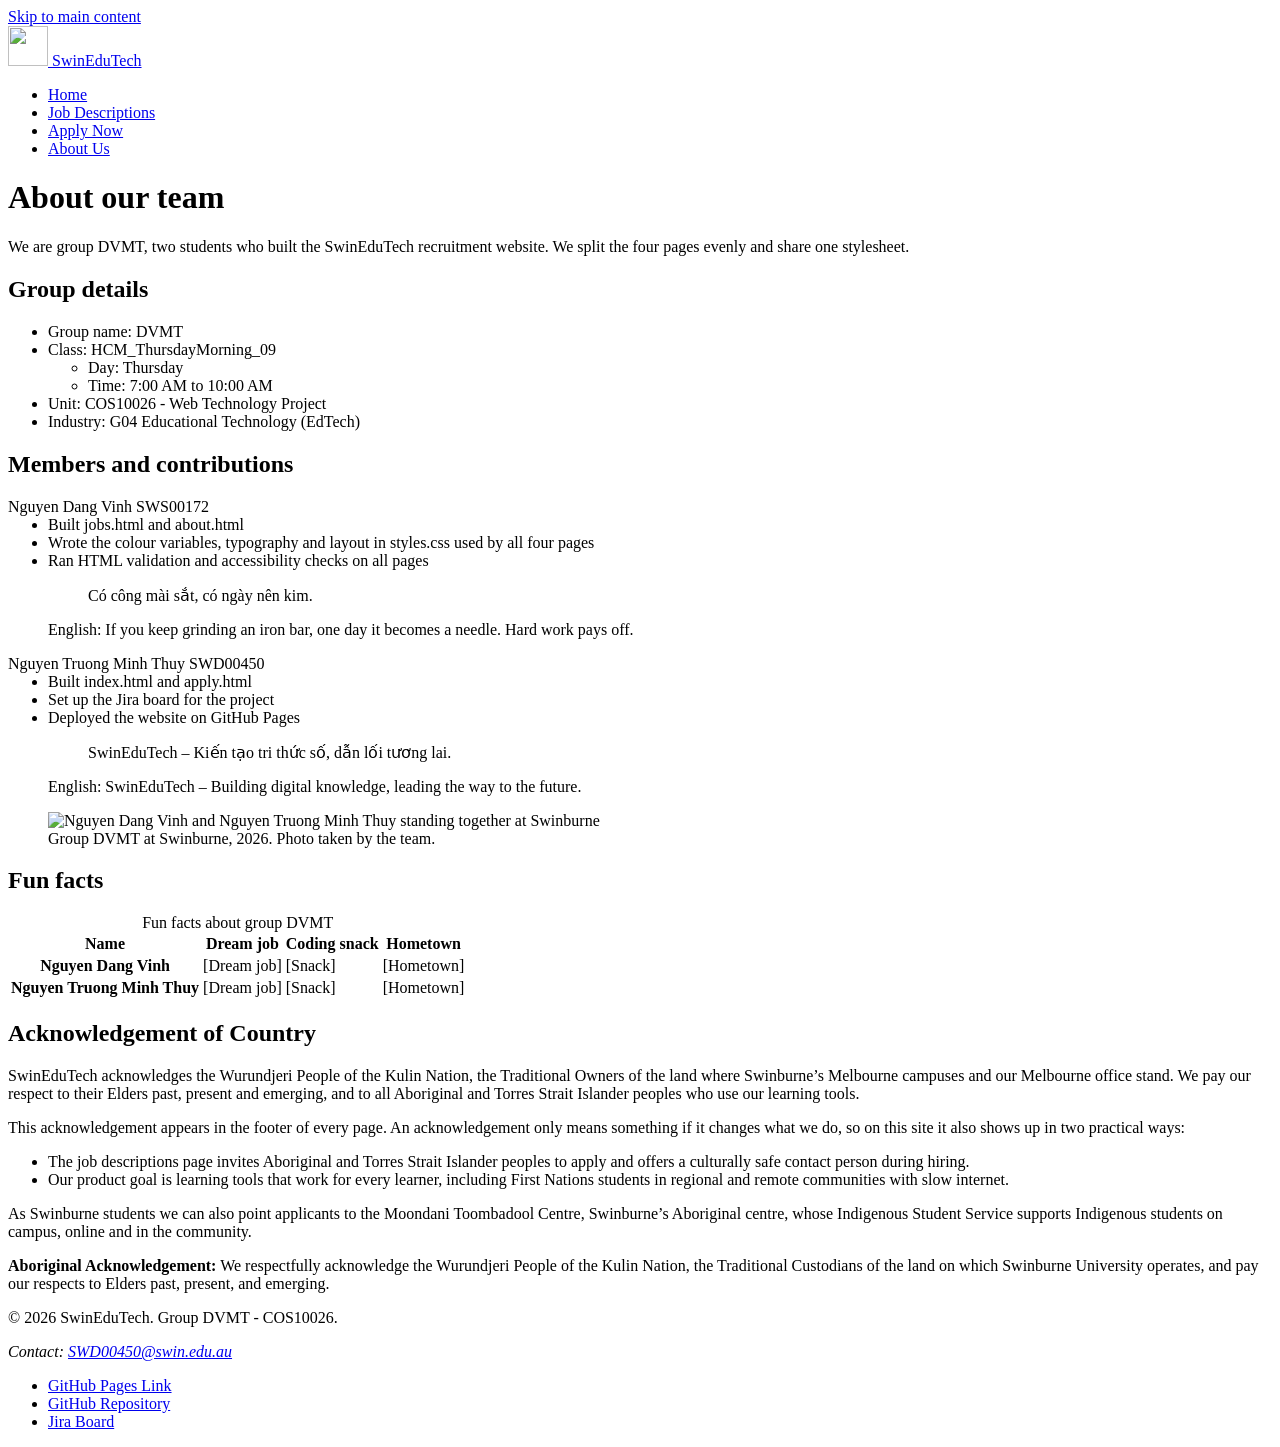
==== about.html @ f7b5841b "Add files via upload" ====
<!DOCTYPE html>
<html lang="en">
<head>
  <!-- about.html: team page -->
  <meta charset="UTF-8">
  <meta name="viewport" content="width=device-width, initial-scale=1">
  <meta name="description" content="Meet group DVMT, the two Swinburne students who built the SwinEduTech recruitment website for COS10026 Web Technology Project.">
  <meta name="keywords" content="SwinEduTech, DVMT, about, team, COS10026, Swinburne">
  <meta name="author" content="Nguyen Dang Vinh">
  <meta name="theme-color" content="#1f4d3a">
  <title>SwinEduTech - About Us</title>

  <link rel="preconnect" href="https://fonts.googleapis.com">
  <link rel="preconnect" href="https://fonts.gstatic.com" crossorigin>
  <link href="https://fonts.googleapis.com/css2?family=Atkinson+Hyperlegible+Mono:wght@500&amp;family=Atkinson+Hyperlegible+Next:wght@400;600;700;800&amp;display=swap" rel="stylesheet">
  <link rel="stylesheet" href="styles/styles.css">

  <!-- Embedded CSS used only on this page -->
  <style>
    .members dd ul {
      padding-left: var(--space-md);
      margin: var(--space-sm) 0 0;
    }
  </style>
</head>

<body id="about-page">
  <a class="skip-link" href="#main-content">Skip to main content</a>

  <!-- Header section -->
  <header class="site-header">
    <div class="header-inner">
      <a href="index.html" class="brand">
        <img src="images/logo.png" alt="" width="40" height="40">
        <span translate="no">SwinEduTech</span>
      </a>
      <nav class="main-nav" aria-label="Main">
        <ul>
          <li><a href="index.html">Home</a></li>
          <li><a href="jobs.html">Job Descriptions</a></li>
          <li><a href="apply.html">Apply Now</a></li>
          <li><a href="about.html" aria-current="page">About Us</a></li>
        </ul>
      </nav>
    </div>
  </header>

  <main id="main-content">
    <h1>About our team</h1>
    <p class="lead">We are group DVMT, two students who built the SwinEduTech recruitment website. We split the four pages evenly and share one stylesheet.</p>

    <!-- Nested list: group name, class day and time -->
    <section class="group-info" aria-labelledby="group-heading">
      <h2 id="group-heading">Group details</h2>
      <ul>
        <li>Group name: DVMT</li>
        <li>Class: HCM_ThursdayMorning_09
          <ul>
            <li>Day: Thursday</li>
            <li>Time: 7:00 AM to 10:00 AM</li>
          </ul>
        </li>
        <li>Unit: COS10026 - Web Technology Project</li>
        <li>Industry: G04 Educational Technology (EdTech)</li>
      </ul>
    </section>

    <section aria-labelledby="members-heading">
      <h2 id="members-heading">Members and contributions</h2>
      <!-- Definition list: member contributions and quotes -->
      <dl class="members">
        <!-- Member 1 -->
        <div class="member">
          <dt>Nguyen Dang Vinh <span class="student-id">SWS00172</span></dt>
          <dd>
            <ul>
              <li>Built jobs.html and about.html</li>
              <li>Wrote the colour variables, typography and layout in styles.css used by all four pages</li>
              <li>Ran HTML validation and accessibility checks on all pages</li>
            </ul>
          </dd>
          <dd>
            <!-- lang="vi" tells screen readers the quote is in Vietnamese -->
            <blockquote lang="vi">
              <p>Có công mài sắt, có ngày nên kim.</p>
            </blockquote>
            <p class="translation">English: If you keep grinding an iron bar, one day it becomes a needle. Hard work pays off.</p>
          </dd>
        </div>

        <!-- Member 2 -->
        <div class="member">
          <dt>Nguyen Truong Minh Thuy <span class="student-id">SWD00450</span></dt>
          <dd>
            <ul>
              <li>Built index.html and apply.html</li>
              <li>Set up the Jira board for the project</li>
              <li>Deployed the website on GitHub Pages</li>
            </ul>
          </dd>
          <dd>
            <blockquote lang="vi">
              <p>SwinEduTech – Kiến tạo tri thức số, dẫn lối tương lai.</p>
            </blockquote>
            <p class="translation">English: SwinEduTech – Building digital knowledge, leading the way to the future.</p>
          </dd>
        </div>
      </dl>
    </section>

    <!-- Group photo, file size under 300KB -->
    <figure class="group-photo">
      <img src="images/group-photo.jpg" alt="Nguyen Dang Vinh and Nguyen Truong Minh Thuy standing together at Swinburne" width="640" height="427" loading="lazy">
      <figcaption>Group DVMT at Swinburne, 2026. Photo taken by the team.</figcaption>
    </figure>

    <!-- Fun facts table -->
    <section aria-labelledby="facts-heading">
      <h2 id="facts-heading">Fun facts</h2>
      <div class="table-wrap">
        <table class="fun-facts">
          <caption>Fun facts about group DVMT</caption>
          <thead>
            <tr>
              <th scope="col">Name</th>
              <th scope="col">Dream job</th>
              <th scope="col">Coding snack</th>
              <th scope="col">Hometown</th>
            </tr>
          </thead>
          <tbody>
            <tr>
              <th scope="row">Nguyen Dang Vinh</th>
              <td>[Dream job]</td>
              <td>[Snack]</td>
              <td>[Hometown]</td>
            </tr>
            <tr>
              <th scope="row">Nguyen Truong Minh Thuy</th>
              <td>[Dream job]</td>
              <td>[Snack]</td>
              <td>[Hometown]</td>
            </tr>
          </tbody>
        </table>
      </div>
    </section>

    <!-- Why the site acknowledges Country -->
    <section class="country" aria-labelledby="country-heading">
      <h2 id="country-heading">Acknowledgement of Country</h2>
      <p>SwinEduTech acknowledges the Wurundjeri People of the Kulin Nation, the Traditional Owners of the land where Swinburne’s Melbourne campuses and our Melbourne office stand. We pay our respect to their Elders past, present and emerging, and to all Aboriginal and Torres Strait Islander peoples who use our learning tools.</p>
      <p>This acknowledgement appears in the footer of every page. An acknowledgement only means something if it changes what we do, so on this site it also shows up in two practical ways:</p>
      <ul>
        <li>The job descriptions page invites Aboriginal and Torres Strait Islander peoples to apply and offers a culturally safe contact person during hiring.</li>
        <li>Our product goal is learning tools that work for every learner, including First Nations students in regional and remote communities with slow internet.</li>
      </ul>
      <p>As Swinburne students we can also point applicants to the Moondani Toombadool Centre, Swinburne’s Aboriginal centre, whose Indigenous Student Service supports Indigenous students on campus, online and in the community.</p>
    </section>
  </main>

  <!-- Footer section -->
  <footer class="site-footer">
    <div class="acknowledgement">
      <p><strong>Aboriginal Acknowledgement:</strong> We respectfully acknowledge the Wurundjeri People of the Kulin Nation, the Traditional Custodians of the land on which Swinburne University operates, and pay our respects to Elders past, present, and emerging.</p>
    </div>
    <p>&copy; 2026 SwinEduTech. Group DVMT - COS10026.</p>
    <!-- Inline CSS example -->
    <p style="font-style: italic;">
      Contact: <a href="mailto:SWD00450@swin.edu.au">SWD00450@swin.edu.au</a>
    </p>
    <ul>
      <li><a href="https://nguyentruongminhthuy.github.io/web_cos10026/">GitHub Pages Link</a></li>
      <li><a href="https://github.com/nguyentruongminhthuy/web_cos10026">GitHub Repository</a></li>
      <li><a href="https://student-team-dvj5yzgb.atlassian.net/jira/software/projects/KAN/boards/2">Jira Board</a></li>
    </ul>
  </footer>
</body>
</html>
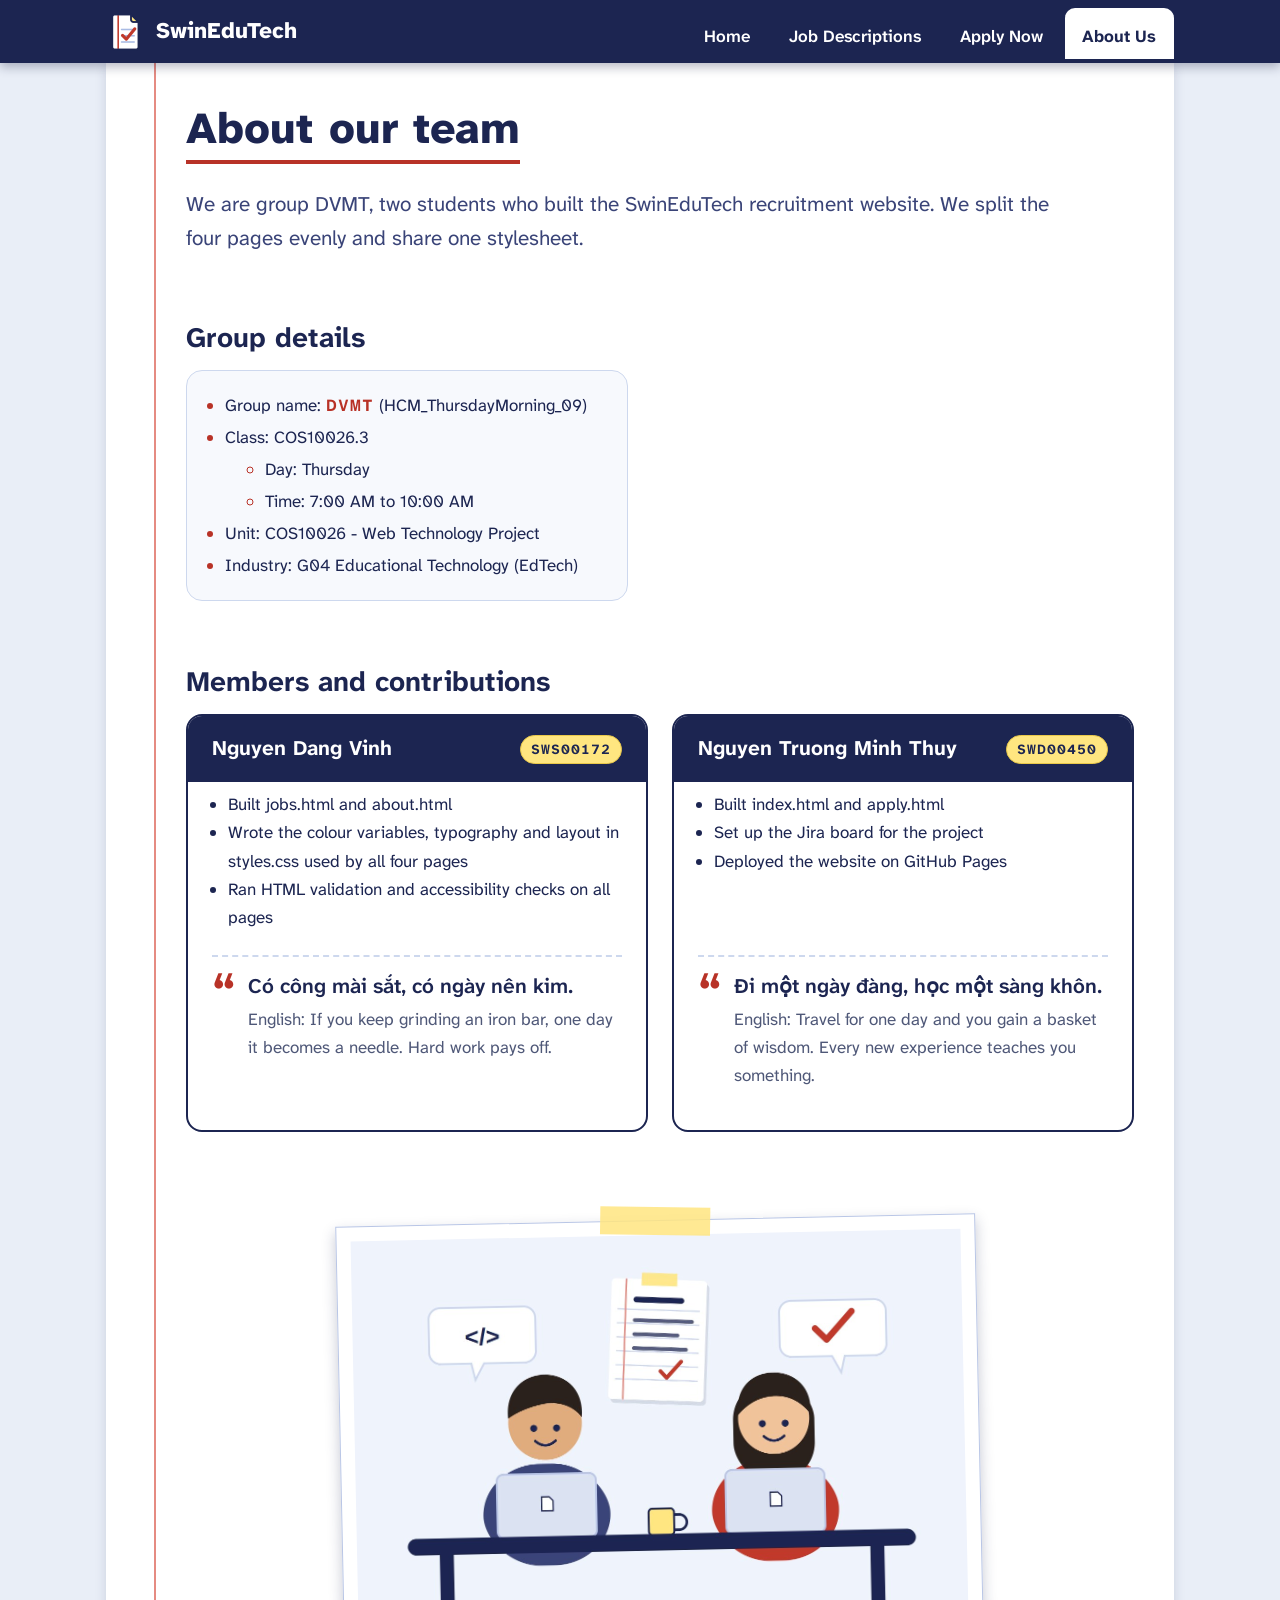
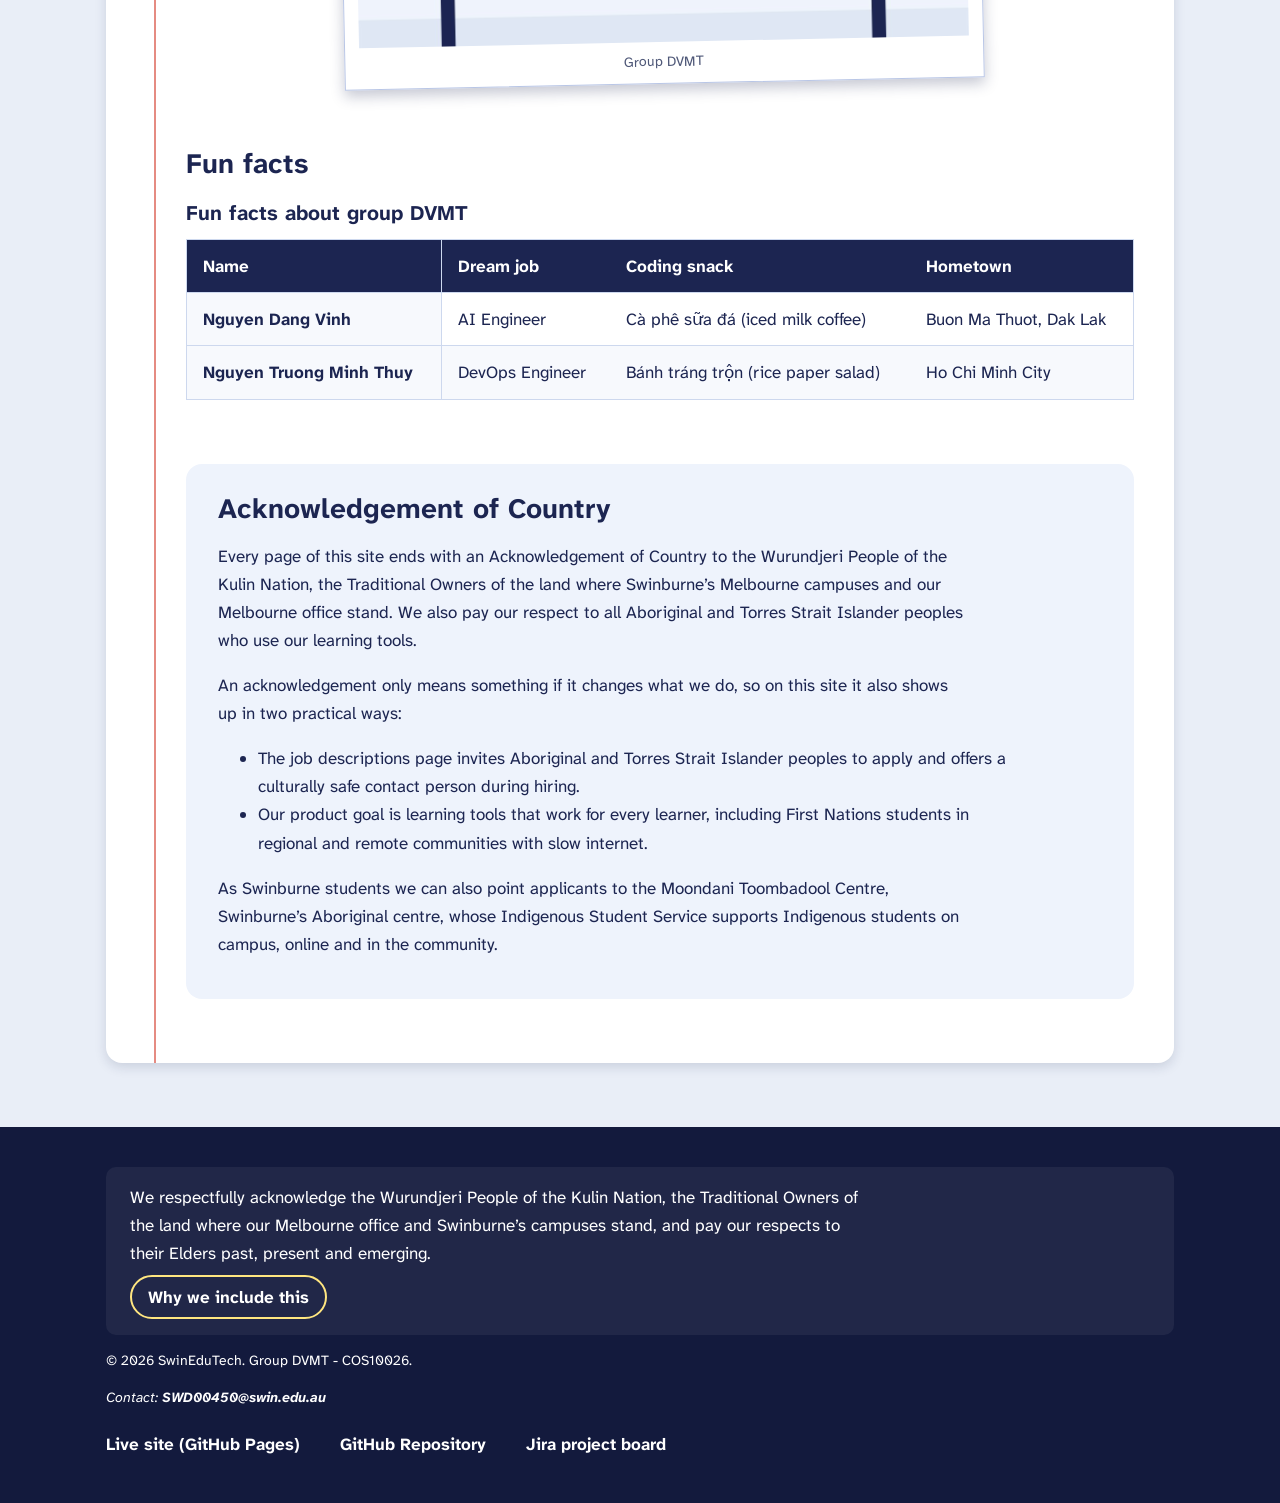
==== commit 7ca5c801: "Update HTML pages: comments, form layout and group details" ====
--- a/about.html
+++ b/about.html
@@ -1,21 +1,28 @@
 <!DOCTYPE html>
 <html lang="en">
 <head>
-  <!-- about.html: team page -->
+  <!-- About page. Author: Nguyen Dang Vinh (Group DVMT). References: MDN Web Docs, W3C WAI -->
   <meta charset="UTF-8">
   <meta name="viewport" content="width=device-width, initial-scale=1">
   <meta name="description" content="Meet group DVMT, the two Swinburne students who built the SwinEduTech recruitment website for COS10026 Web Technology Project.">
   <meta name="keywords" content="SwinEduTech, DVMT, about, team, COS10026, Swinburne">
   <meta name="author" content="Nguyen Dang Vinh">
-  <meta name="theme-color" content="#1f4d3a">
+  <meta name="theme-color" content="#1c2551">
+  <link rel="canonical" href="https://nguyentruongminhthuy.github.io/web_cos10026/about.html">
   <title>SwinEduTech - About Us</title>
 
+  <!-- Favicon -->
+  <link rel="icon" href="images/logo.png" type="image/png">
+  <link rel="icon" href="images/logo.svg" type="image/svg+xml">
+  <link rel="apple-touch-icon" href="images/apple-touch-icon.png">
+
+  <!-- Fonts: Atkinson Hyperlegible (Braille Institute) -->
   <link rel="preconnect" href="https://fonts.googleapis.com">
   <link rel="preconnect" href="https://fonts.gstatic.com" crossorigin>
-  <link href="https://fonts.googleapis.com/css2?family=Atkinson+Hyperlegible+Mono:wght@500&amp;family=Atkinson+Hyperlegible+Next:wght@400;600;700;800&amp;display=swap" rel="stylesheet">
+  <link href="https://fonts.googleapis.com/css2?family=Atkinson+Hyperlegible+Mono:wght@700&amp;family=Atkinson+Hyperlegible+Next:wght@400;600;700;800&amp;display=swap" rel="stylesheet">
   <link rel="stylesheet" href="styles/styles.css">
 
-  <!-- Embedded CSS used only on this page -->
+  <!-- Embedded CSS -->
   <style>
     .members dd ul {
       padding-left: var(--space-md);
@@ -49,12 +56,13 @@
     <h1>About our team</h1>
     <p class="lead">We are group DVMT, two students who built the SwinEduTech recruitment website. We split the four pages evenly and share one stylesheet.</p>
 
-    <!-- Nested list: group name, class day and time -->
+    <!-- Group details (nested list) -->
     <section class="group-info" aria-labelledby="group-heading">
       <h2 id="group-heading">Group details</h2>
       <ul>
-        <li>Group name: DVMT</li>
-        <li>Class: HCM_ThursdayMorning_09
+        <!-- Inline CSS -->
+        <li>Group name: <strong style="color: #b83227; font-family: var(--font-mono); letter-spacing: 1px;">DVMT</strong> (HCM_ThursdayMorning_09)</li>
+        <li>Class: COS10026.3
           <ul>
             <li>Day: Thursday</li>
             <li>Time: 7:00 AM to 10:00 AM</li>
@@ -67,9 +75,8 @@
 
     <section aria-labelledby="members-heading">
       <h2 id="members-heading">Members and contributions</h2>
-      <!-- Definition list: member contributions and quotes -->
+      <!-- Members (definition list) -->
       <dl class="members">
-        <!-- Member 1 -->
         <div class="member">
           <dt>Nguyen Dang Vinh <span class="student-id">SWS00172</span></dt>
           <dd>
@@ -80,7 +87,6 @@
             </ul>
           </dd>
           <dd>
-            <!-- lang="vi" tells screen readers the quote is in Vietnamese -->
             <blockquote lang="vi">
               <p>Có công mài sắt, có ngày nên kim.</p>
             </blockquote>
@@ -88,7 +94,6 @@
           </dd>
         </div>
 
-        <!-- Member 2 -->
         <div class="member">
           <dt>Nguyen Truong Minh Thuy <span class="student-id">SWD00450</span></dt>
           <dd>
@@ -100,25 +105,25 @@
           </dd>
           <dd>
             <blockquote lang="vi">
-              <p>SwinEduTech – Kiến tạo tri thức số, dẫn lối tương lai.</p>
+              <p>Đi một ngày đàng, học một sàng khôn.</p>
             </blockquote>
-            <p class="translation">English: SwinEduTech – Building digital knowledge, leading the way to the future.</p>
+            <p class="translation">English: Travel for one day and you gain a basket of wisdom. Every new experience teaches you something.</p>
           </dd>
         </div>
       </dl>
     </section>
 
-    <!-- Group photo, file size under 300KB -->
+    <!-- Group photo -->
     <figure class="group-photo">
-      <img src="images/group-photo.jpg" alt="Nguyen Dang Vinh and Nguyen Truong Minh Thuy standing together at Swinburne" width="640" height="427" loading="lazy">
-      <figcaption>Group DVMT at Swinburne, 2026. Photo taken by the team.</figcaption>
+      <img src="images/group-photo.jpg" alt="Illustration of Nguyen Dang Vinh and Nguyen Truong Minh Thuy working on laptops at the same desk" width="640" height="431" loading="lazy">
+      <figcaption>Group DVMT</figcaption>
     </figure>
 
     <!-- Fun facts table -->
     <section aria-labelledby="facts-heading">
       <h2 id="facts-heading">Fun facts</h2>
-      <div class="table-wrap">
-        <table class="fun-facts">
+      <div class="table-wrap" tabindex="0" role="region" aria-label="Fun facts table">
+        <table class="data-table">
           <caption>Fun facts about group DVMT</caption>
           <thead>
             <tr>
@@ -131,26 +136,26 @@
           <tbody>
             <tr>
               <th scope="row">Nguyen Dang Vinh</th>
-              <td>[Dream job]</td>
-              <td>[Snack]</td>
-              <td>[Hometown]</td>
+              <td>AI Engineer</td>
+              <td><span lang="vi">Cà phê sữa đá</span> (iced milk coffee)</td>
+              <td>Buon Ma Thuot, Dak Lak</td>
             </tr>
             <tr>
               <th scope="row">Nguyen Truong Minh Thuy</th>
-              <td>[Dream job]</td>
-              <td>[Snack]</td>
-              <td>[Hometown]</td>
+              <td>DevOps Engineer</td>
+              <td><span lang="vi">Bánh tráng trộn</span> (rice paper salad)</td>
+              <td>Ho Chi Minh City</td>
             </tr>
           </tbody>
         </table>
       </div>
     </section>
 
-    <!-- Why the site acknowledges Country -->
+    <!-- Acknowledgement of Country -->
     <section class="country" aria-labelledby="country-heading">
       <h2 id="country-heading">Acknowledgement of Country</h2>
-      <p>SwinEduTech acknowledges the Wurundjeri People of the Kulin Nation, the Traditional Owners of the land where Swinburne’s Melbourne campuses and our Melbourne office stand. We pay our respect to their Elders past, present and emerging, and to all Aboriginal and Torres Strait Islander peoples who use our learning tools.</p>
-      <p>This acknowledgement appears in the footer of every page. An acknowledgement only means something if it changes what we do, so on this site it also shows up in two practical ways:</p>
+      <p>Every page of this site ends with an Acknowledgement of Country to the Wurundjeri People of the Kulin Nation, the Traditional Owners of the land where Swinburne’s Melbourne campuses and our Melbourne office stand. We also pay our respect to all Aboriginal and Torres Strait Islander peoples who use our learning tools.</p>
+      <p>An acknowledgement only means something if it changes what we do, so on this site it also shows up in two practical ways:</p>
       <ul>
         <li>The job descriptions page invites Aboriginal and Torres Strait Islander peoples to apply and offers a culturally safe contact person during hiring.</li>
         <li>Our product goal is learning tools that work for every learner, including First Nations students in regional and remote communities with slow internet.</li>
@@ -162,17 +167,14 @@
   <!-- Footer section -->
   <footer class="site-footer">
     <div class="acknowledgement">
-      <p><strong>Aboriginal Acknowledgement:</strong> We respectfully acknowledge the Wurundjeri People of the Kulin Nation, the Traditional Custodians of the land on which Swinburne University operates, and pay our respects to Elders past, present, and emerging.</p>
+      <p>We respectfully acknowledge the Wurundjeri People of the Kulin Nation, the Traditional Owners of the land where our Melbourne office and Swinburne’s campuses stand, and pay our respects to their Elders past, present and emerging. <a href="about.html#country-heading">Why we include this</a></p>
     </div>
     <p>&copy; 2026 SwinEduTech. Group DVMT - COS10026.</p>
-    <!-- Inline CSS example -->
-    <p style="font-style: italic;">
-      Contact: <a href="mailto:SWD00450@swin.edu.au">SWD00450@swin.edu.au</a>
-    </p>
+    <p class="contact">Contact: <a href="mailto:SWD00450@swin.edu.au">SWD00450@swin.edu.au</a></p>
     <ul>
-      <li><a href="https://nguyentruongminhthuy.github.io/web_cos10026/">GitHub Pages Link</a></li>
+      <li><a href="https://nguyentruongminhthuy.github.io/web_cos10026/">Live site (GitHub Pages)</a></li>
       <li><a href="https://github.com/nguyentruongminhthuy/web_cos10026">GitHub Repository</a></li>
-      <li><a href="https://student-team-dvj5yzgb.atlassian.net/jira/software/projects/KAN/boards/2">Jira Board</a></li>
+      <li><a href="https://student-team-dvj5yzgb.atlassian.net/jira/software/projects/KAN/boards/2">Jira project board</a></li>
     </ul>
   </footer>
 </body>
--- a/styles/styles.css
+++ b/styles/styles.css
@@ -0,0 +1,1036 @@
+/* SwinEduTech stylesheet
+   References: W3C WAI Tutorials */
+
+/* Variables */
+:root {
+  --ink: #1c2551;
+  --ink-soft: #3a4478;
+  --ink-muted: #4f5878;
+  --ink-dark: #131a3d;
+  --red: #b83227;
+  --red-line: #e58b82;
+  --rule: #cdd8ee;
+  --paper: #ffffff;
+  --paper-tint: #f7f9fd;
+  --desk: #e9eef7;
+  --sticky: #ffe680;
+  --sticky-edge: #e9c84a;
+
+  --font-main: "Atkinson Hyperlegible Next", "Segoe UI", Arial, sans-serif;
+  --font-mono: "Atkinson Hyperlegible Mono", Consolas, "Courier New", monospace;
+
+  --text-sm: 0.875rem;
+  --text-base: 1.0625rem;
+  --text-lg: 1.3rem;
+  --text-xl: 1.75rem;
+  --text-xxl: 2.75rem;
+
+  --space-xs: 0.25rem;
+  --space-sm: 0.5rem;
+  --space-md: 1rem;
+  --space-lg: 1.5rem;
+  --space-xl: 2.5rem;
+  --space-xxl: 4rem;
+
+  --max-width: 1100px;
+  --page-width: 1068px;
+  --radius: 10px;
+  --radius-lg: 16px;
+}
+
+/* Base */
+* {
+  box-sizing: border-box;
+}
+
+body {
+  margin: 0;
+  background-color: var(--desk);
+  color: var(--ink);
+  font-family: var(--font-main);
+  font-size: var(--text-base);
+  line-height: 1.65;
+}
+
+html {
+  scroll-padding-top: 7.5rem;
+}
+
+img {
+  display: block;
+  max-width: 100%;
+  height: auto;
+}
+
+/* Typography */
+h1,
+h2,
+h3,
+h4 {
+  line-height: 1.2;
+}
+
+h1 {
+  display: inline-block;
+  margin: 0;
+  padding-bottom: var(--space-xs);
+  border-bottom: 4px solid var(--red);
+  font-size: var(--text-xxl);
+  font-weight: 800;
+}
+
+h1 + p {
+  margin-top: var(--space-lg);
+}
+
+h2 {
+  font-size: var(--text-xl);
+  font-weight: 700;
+  margin: var(--space-xxl) 0 var(--space-md);
+}
+
+h3 {
+  font-size: var(--text-lg);
+  font-weight: 700;
+  margin: var(--space-lg) 0 var(--space-sm);
+}
+
+h4 {
+  font-size: var(--text-base);
+  font-weight: 700;
+  margin: var(--space-md) 0 var(--space-xs);
+}
+
+p,
+li,
+dd {
+  max-width: 68ch;
+}
+
+.lead {
+  font-size: var(--text-lg);
+  color: var(--ink-soft);
+}
+
+a {
+  color: var(--ink);
+  text-decoration-color: var(--red);
+}
+
+a:hover {
+  color: var(--red);
+}
+
+.hint {
+  margin: 0;
+  font-size: var(--text-sm);
+  color: var(--ink-muted);
+}
+
+.req {
+  color: var(--red);
+  font-weight: 800;
+}
+
+/* Header and navigation */
+.site-header {
+  position: sticky;
+  top: 0;
+  z-index: 50;
+  background-color: var(--ink);
+  color: #ffffff;
+  box-shadow: 0 4px 10px rgba(19, 26, 61, 0.3);
+}
+
+.header-inner {
+  max-width: var(--max-width);
+  margin: 0 auto;
+  padding: var(--space-sm) var(--space-md) 0;
+  display: flex;
+  flex-wrap: wrap;
+  align-items: flex-end;
+  justify-content: space-between;
+  gap: 0 var(--space-lg);
+}
+
+.brand {
+  display: flex;
+  align-items: center;
+  gap: 0.65rem;
+  min-height: 44px;
+  margin-bottom: 0.6rem;
+  color: #ffffff;
+  font-size: 1.4rem;
+  font-weight: 800;
+  text-decoration: none;
+}
+
+.brand:hover {
+  color: var(--sticky);
+}
+
+.main-nav ul {
+  list-style: none;
+  margin: 0;
+  padding: 0;
+  display: flex;
+  flex-wrap: wrap;
+  gap: var(--space-xs);
+}
+
+.main-nav a {
+  display: block;
+  min-height: 44px;
+  padding: 0.6rem 1.1rem;
+  border-top: 4px solid transparent;
+  border-bottom: 4px solid transparent;
+  border-radius: var(--radius) var(--radius) 0 0;
+  color: #ffffff;
+  font-weight: 600;
+  text-decoration: none;
+}
+
+.main-nav a:not([aria-current]):hover {
+  background-color: rgba(255, 255, 255, 0.12);
+}
+
+.main-nav a[aria-current="page"] {
+  background-color: var(--paper);
+  border-top-color: var(--paper);
+  border-bottom-color: var(--ink);
+  color: var(--ink);
+  font-weight: 700;
+}
+
+/* Main content */
+main {
+  position: relative;
+  max-width: var(--page-width);
+  margin: 0 auto var(--space-xxl);
+  padding: var(--space-xl) var(--space-xl) var(--space-xxl) 5rem;
+  background-color: var(--paper);
+  border-radius: 0 0 var(--radius-lg) var(--radius-lg);
+  box-shadow: 0 4px 12px rgba(28, 37, 81, 0.15);
+}
+
+main::before {
+  content: "";
+  position: absolute;
+  top: 0;
+  bottom: 0;
+  left: 3rem;
+  width: 2px;
+  background-color: var(--red-line);
+}
+
+/* Footer */
+.site-footer {
+  background-color: var(--ink-dark);
+  color: #ffffff;
+  padding: var(--space-xl) var(--space-md) var(--space-lg);
+}
+
+.site-footer > * {
+  max-width: var(--page-width);
+  margin-left: auto;
+  margin-right: auto;
+}
+
+.site-footer p {
+  font-size: var(--text-sm);
+}
+
+.site-footer .contact {
+  font-style: italic;
+}
+
+.site-footer ul {
+  list-style: none;
+  padding: 0;
+  display: flex;
+  flex-wrap: wrap;
+  gap: var(--space-xs) var(--space-xl);
+}
+
+.site-footer a {
+  color: #ffffff;
+  font-weight: 700;
+  text-decoration: none;
+}
+
+.site-footer a:hover {
+  color: var(--sticky);
+}
+
+.site-footer li a {
+  display: inline-block;
+  padding: var(--space-xs) 0;
+}
+
+/* Acknowledgement of Country */
+.acknowledgement {
+  padding: var(--space-md) var(--space-lg);
+  border-radius: var(--radius);
+  background-color: rgba(255, 255, 255, 0.06);
+}
+
+.site-footer .acknowledgement p {
+  margin: 0;
+  font-size: var(--text-base);
+}
+
+.acknowledgement a {
+  display: flex;
+  align-items: center;
+  width: fit-content;
+  min-height: 44px;
+  margin-top: var(--space-sm);
+  padding: 0 var(--space-md);
+  border: 2px solid var(--sticky);
+  border-radius: 999px;
+}
+
+.acknowledgement a:hover {
+  background-color: var(--sticky);
+  color: var(--ink-dark);
+}
+
+/* Buttons */
+.btn {
+  display: inline-block;
+  min-height: 44px;
+  margin-top: var(--space-lg);
+  padding: 0.6rem 1.4rem;
+  background-color: var(--ink);
+  color: #ffffff;
+  border: 0;
+  border-radius: var(--radius);
+  box-shadow: 0 4px 0 var(--red);
+  font-family: inherit;
+  font-size: 1.05rem;
+  font-weight: 700;
+  text-decoration: none;
+  transition: background-color 0.15s;
+}
+
+.btn:hover {
+  background-color: #263170;
+  color: #ffffff;
+}
+
+.btn:active {
+  transform: translateY(3px);
+  box-shadow: 0 1px 0 var(--red);
+}
+
+button.btn {
+  margin-top: 0;
+  cursor: pointer;
+}
+
+/* Tables (hex colours, hover) */
+.table-wrap {
+  overflow-x: auto;
+}
+
+.data-table {
+  width: 100%;
+  min-width: 520px;
+  border: 1px solid #cdd8ee;
+  border-collapse: collapse;
+  background-color: #ffffff;
+}
+
+.data-table caption {
+  padding-bottom: var(--space-sm);
+  text-align: left;
+  font-size: var(--text-lg);
+  font-weight: 700;
+}
+
+.data-table th,
+.data-table td {
+  padding: 0.75rem var(--space-md);
+  border-bottom: 1px solid #cdd8ee;
+  text-align: left;
+  vertical-align: top;
+}
+
+.data-table thead th {
+  background-color: #1c2551;
+  color: #ffffff;
+}
+
+.data-table thead th:first-child,
+.data-table tbody th[scope="row"] {
+  border-right: 1px solid #cdd8ee;
+}
+
+.data-table tbody th,
+.data-table tbody tr:nth-child(even) td {
+  background-color: #f7f9fd;
+}
+
+#about-page .data-table tbody tr:hover td,
+#about-page .data-table tbody tr:hover th {
+  background-color: #fff3b0;
+}
+
+.data-table a {
+  margin: 0 -4px;
+  padding: 2px 4px;
+  border-radius: 4px;
+  font-weight: 600;
+  text-decoration: none;
+}
+
+.data-table a:hover,
+.data-table a:focus-visible {
+  background-color: #fff3b0;
+  color: #1c2551;
+}
+
+.data-table tfoot th,
+.data-table tfoot td {
+  background-color: #e4eaf6;
+  border-top: 2px solid #1c2551;
+  font-weight: 700;
+}
+
+/* Home page: background graphic */
+.welcome-hero {
+  display: grid;
+  grid-template-columns: repeat(auto-fit, minmax(18rem, 1fr));
+  gap: var(--space-lg) var(--space-xl);
+  align-items: center;
+  margin: var(--space-xl) 0 var(--space-xxl);
+  padding: var(--space-xl);
+  background-color: var(--paper-tint);
+  background-image: url("../images/pattern.svg");
+  background-size: 96px 96px;
+  border: 1px solid var(--rule);
+  border-radius: var(--radius-lg);
+}
+
+.welcome-hero h2,
+.search-container h2 {
+  margin-top: 0;
+}
+
+.welcome-hero p {
+  margin-bottom: 0;
+}
+
+.search-container {
+  margin-bottom: var(--space-xl);
+  padding: var(--space-lg);
+  border: 2px solid var(--ink);
+  border-radius: var(--radius-lg);
+}
+
+.search-container label {
+  font-weight: 700;
+}
+
+.search-container .hint {
+  margin-bottom: var(--space-sm);
+}
+
+.search-row {
+  display: flex;
+  flex-wrap: wrap;
+  gap: var(--space-sm);
+}
+
+.search-row input {
+  flex: 1 1 16rem;
+  min-height: 44px;
+  padding: 0 var(--space-md);
+  border: 2px solid var(--ink-muted);
+  border-radius: var(--radius);
+  font: inherit;
+}
+
+.search-row input:hover {
+  border-color: var(--ink);
+}
+
+.search-row input::placeholder {
+  color: var(--ink-muted);
+}
+
+/* Jobs page: aside floated right, 25% width */
+#jobs-page aside {
+  position: sticky;
+  top: 5rem;
+  float: right;
+  width: 25%;
+  margin: var(--space-xl) 0 var(--space-lg) var(--space-lg);
+  padding: var(--space-lg) var(--space-lg) var(--space-md);
+  background-color: var(--sticky);
+  border: 1px solid var(--sticky-edge);
+  border-radius: 2px 2px 14px 2px;
+  box-shadow: 0 6px 12px rgba(28, 37, 81, 0.2);
+  transform: rotate(1.2deg);
+}
+
+#jobs-page aside::before {
+  content: "";
+  position: absolute;
+  top: -12px;
+  left: 50%;
+  width: 84px;
+  height: 24px;
+  margin-left: -42px;
+  background-color: rgba(255, 255, 255, 0.65);
+  transform: rotate(-3deg);
+}
+
+/* Short screens: aside scrolls inside */
+@media (min-width: 901px) and (max-height: 760px) {
+  #jobs-page aside {
+    max-height: calc(100vh - 6rem);
+    overflow-y: auto;
+  }
+
+  #jobs-page aside::before {
+    top: 0;
+  }
+}
+
+#jobs-page aside h2 {
+  margin: 0 0 var(--space-sm);
+  font-size: var(--text-lg);
+}
+
+#jobs-page aside h3 {
+  margin-top: var(--space-lg);
+  padding-top: var(--space-md);
+  border-top: 2px dashed rgba(28, 37, 81, 0.25);
+  font-size: var(--text-base);
+}
+
+#jobs-page aside ul {
+  padding-left: 1.1rem;
+}
+
+#jobs-page aside li::marker {
+  color: var(--red);
+}
+
+#jobs-page aside p {
+  font-size: var(--text-sm);
+}
+
+#jobs-page main > section {
+  margin-right: calc(25% + 2rem);
+}
+
+/* Job card */
+.job {
+  margin-top: var(--space-xl);
+  padding: 0 2rem 2rem;
+  border: 1px solid var(--rule);
+  border-radius: var(--radius-lg);
+}
+
+.job > h2 {
+  margin: 0 0 var(--space-md);
+  padding: var(--space-lg) 0 var(--space-md);
+  border-bottom: 2px solid var(--red-line);
+}
+
+.job-meta {
+  display: grid;
+  grid-template-columns: repeat(auto-fit, minmax(10rem, 1fr));
+  gap: 0 var(--space-lg);
+  margin: 0 0 var(--space-lg);
+}
+
+.job-meta > div {
+  padding: var(--space-sm) 0;
+  border-bottom: 1px solid var(--rule);
+}
+
+.job-meta dt {
+  font-size: var(--text-sm);
+  color: var(--ink-muted);
+}
+
+.job-meta dd {
+  margin: 0;
+  font-weight: 700;
+}
+
+.job ol {
+  padding-left: 1.6rem;
+}
+
+.job ol li::marker {
+  color: var(--red);
+  font-weight: 800;
+}
+
+.job li {
+  margin-bottom: var(--space-xs);
+}
+
+.req-cols {
+  display: grid;
+  grid-template-columns: repeat(auto-fit, minmax(14rem, 1fr));
+  gap: 0 var(--space-xl);
+}
+
+.req-cols ul {
+  margin-top: 0;
+  padding-left: 1.2rem;
+}
+
+.req-cols > div:first-child ul {
+  list-style-type: square;
+}
+
+.req-cols > div:last-child ul {
+  list-style-type: circle;
+}
+
+.req-cols > div:last-child h4 {
+  color: var(--ink-muted);
+}
+
+/* Inclusion statement and Acknowledgement section */
+.inclusion,
+.country {
+  margin-top: var(--space-xxl);
+  padding: var(--space-xs) 2rem var(--space-lg);
+  background-color: #eef3fc;
+  border-radius: var(--radius-lg);
+}
+
+.inclusion h2,
+.country h2 {
+  margin-top: var(--space-lg);
+}
+
+.sources li {
+  margin-bottom: var(--space-sm);
+  font-size: var(--text-sm);
+  overflow-wrap: break-word;
+}
+
+/* Apply page */
+#apply-page main > p a {
+  font-weight: 700;
+  text-decoration: none;
+}
+
+.apply-form-container {
+  margin-top: var(--space-xl);
+}
+
+/* Form layout: Grid */
+.apply-form-container form > fieldset {
+  display: grid;
+  grid-template-columns: repeat(auto-fit, minmax(15rem, 1fr));
+  gap: var(--space-md) var(--space-lg);
+  min-width: 0;
+  margin: 0 0 var(--space-xl);
+  padding: var(--space-md) 1.75rem var(--space-lg);
+  background-color: var(--paper-tint);
+  border: 1px solid var(--rule);
+  border-radius: var(--radius-lg);
+}
+
+.apply-form-container form > fieldset > legend {
+  padding: 0.3rem 1rem;
+  background-color: var(--ink);
+  color: #ffffff;
+  border-radius: var(--radius);
+  font-size: 1.05rem;
+  font-weight: 700;
+}
+
+.form-group {
+  display: grid;
+  gap: var(--space-xs);
+  align-content: start;
+}
+
+.form-group label {
+  font-weight: 700;
+}
+
+.wide {
+  grid-column: 1 / -1;
+}
+
+.form-group input,
+.form-group select,
+.form-group textarea {
+  width: 100%;
+  min-height: 3rem;
+  padding: var(--space-sm) var(--space-md);
+  border: 2px solid var(--ink-muted);
+  border-radius: var(--radius);
+  background-color: #ffffff;
+  color: var(--ink);
+  font: inherit;
+}
+
+.form-group input:hover,
+.form-group select:hover,
+.form-group textarea:hover {
+  border-color: var(--ink);
+}
+
+.form-group textarea {
+  min-height: 7.5rem;
+  resize: vertical;
+}
+
+/* Radio and checkbox chips */
+.apply-form-container .choices {
+  display: flex;
+  flex-wrap: wrap;
+  gap: var(--space-sm);
+  grid-column: 1 / -1;
+  min-width: 0;
+  margin: 0;
+  padding: 0;
+  border: 0;
+}
+
+.choices legend {
+  padding: 0 0 var(--space-xs);
+  font-weight: 700;
+}
+
+.choices .hint {
+  flex-basis: 100%;
+}
+
+.choices label {
+  display: flex;
+  align-items: center;
+  gap: 0.6rem;
+  min-height: 44px;
+  padding: 0 1.1rem 0 0.85rem;
+  background-color: #ffffff;
+  border: 2px solid var(--rule);
+  border-radius: 999px;
+  cursor: pointer;
+}
+
+.choices label:hover {
+  border-color: var(--ink);
+}
+
+.choices input {
+  width: 1.25rem;
+  height: 1.25rem;
+  margin: 0;
+  accent-color: var(--ink);
+}
+
+.apply-form-container form > button {
+  min-width: 15rem;
+}
+
+/* About page (hex colours) */
+.group-info > ul {
+  display: inline-block;
+  margin: 0;
+  padding: var(--space-md) var(--space-xl) var(--space-md) 2.4rem;
+  background-color: #f7f9fd;
+  border: 1px solid #cdd8ee;
+  border-radius: var(--radius-lg);
+}
+
+.group-info li {
+  margin: var(--space-xs) 0;
+}
+
+.group-info li::marker {
+  color: #b83227;
+}
+
+/* Member cards */
+.members {
+  display: grid;
+  grid-template-columns: repeat(auto-fit, minmax(18rem, 1fr));
+  gap: 0 var(--space-lg);
+  margin: 0;
+}
+
+/* Subgrid: name, contributions and quote line up across cards */
+.member {
+  display: grid;
+  grid-row: span 3;
+  grid-template-rows: subgrid;
+  margin-bottom: var(--space-lg);
+  overflow: hidden;
+  background-color: #ffffff;
+  border: 2px solid #1c2551;
+  border-radius: var(--radius-lg);
+  transition: transform 0.2s, box-shadow 0.2s;
+}
+
+.member:hover {
+  transform: translateY(-3px);
+  box-shadow: 0 8px 0 #b83227;
+}
+
+.members dt {
+  display: flex;
+  flex-wrap: wrap;
+  align-items: center;
+  justify-content: space-between;
+  gap: var(--space-sm);
+  padding: var(--space-md) var(--space-lg);
+  background-color: #1c2551;
+  color: #ffffff;
+  font-size: var(--text-lg);
+  font-weight: 700;
+}
+
+.members dd {
+  margin: 0;
+  padding: 0 var(--space-lg);
+}
+
+.members dd:last-of-type {
+  padding-bottom: var(--space-lg);
+}
+
+/* Student ID */
+.student-id {
+  padding: 2px 10px;
+  background-color: #ffe680;
+  color: #1c2551;
+  border: 1px solid #e9c84a;
+  border-radius: 999px;
+  font-family: var(--font-mono);
+  font-size: var(--text-sm);
+  font-weight: 700;
+  letter-spacing: 1px;
+}
+
+.members blockquote {
+  position: relative;
+  margin: var(--space-lg) 0 var(--space-xs);
+  padding: var(--space-md) 0 0 2.25rem;
+  border-top: 2px dashed #cdd8ee;
+  font-size: var(--text-lg);
+  font-weight: 600;
+  line-height: 1.35;
+}
+
+.members blockquote::before {
+  content: "\201C";
+  position: absolute;
+  left: 0;
+  top: 0.55rem;
+  font-size: 3.25rem;
+  line-height: 1;
+  color: #b83227;
+}
+
+.members blockquote p {
+  margin: 0;
+}
+
+.translation {
+  margin-top: var(--space-xs);
+  padding-left: 2.25rem;
+  color: #4f5878;
+}
+
+/* Bordered group photo */
+.group-photo {
+  position: relative;
+  max-width: 640px;
+  margin: var(--space-xxl) auto var(--space-xl);
+  padding: 14px 14px 10px;
+  background-color: #ffffff;
+  border: 1px solid #b9c6e6;
+  box-shadow: 0 6px 14px rgba(28, 37, 81, 0.25);
+  transform: rotate(-1.2deg);
+}
+
+.group-photo::before {
+  content: "";
+  position: absolute;
+  top: -14px;
+  left: 50%;
+  width: 110px;
+  height: 28px;
+  margin-left: -55px;
+  background-color: rgba(255, 230, 128, 0.85);
+  transform: rotate(2deg);
+}
+
+.group-photo figcaption {
+  padding-top: var(--space-sm);
+  text-align: center;
+  font-size: var(--text-sm);
+  color: #4f5878;
+}
+
+/* Accessibility */
+.skip-link {
+  position: absolute;
+  top: -100px;
+  left: var(--space-md);
+  z-index: 100;
+  padding: var(--space-sm) var(--space-md);
+  background-color: var(--sticky);
+  color: var(--ink);
+  font-weight: 700;
+}
+
+.skip-link:focus {
+  top: 0;
+}
+
+a:focus-visible,
+button:focus-visible,
+.table-wrap:focus-visible {
+  outline: 3px solid var(--red);
+  outline-offset: 2px;
+}
+
+/* Form fields */
+input:focus-visible,
+select:focus-visible,
+textarea:focus-visible {
+  outline: 3px solid var(--ink);
+  outline-offset: -2px;
+}
+
+.site-header a:focus-visible,
+.site-footer a:focus-visible {
+  outline-color: var(--sticky);
+}
+
+/* Reduced motion */
+@media (prefers-reduced-motion: reduce) {
+  * {
+    transition: none !important;
+  }
+
+  .member:hover,
+  .btn:active {
+    transform: none;
+  }
+}
+
+/* Responsive: tablet */
+@media (max-width: 900px) {
+  h1 {
+    font-size: 2.25rem;
+  }
+
+  h2 {
+    font-size: 1.5rem;
+  }
+
+  #jobs-page aside {
+    position: relative;
+    top: 0;
+    float: none;
+    width: auto;
+    margin: var(--space-xl) var(--space-sm) var(--space-lg);
+    transform: rotate(0.6deg);
+  }
+
+  #jobs-page main > section {
+    margin-right: 0;
+  }
+}
+
+/* Responsive: small tablet */
+@media (max-width: 640px) {
+  html {
+    scroll-padding-top: 0;
+  }
+
+  .site-header {
+    position: static;
+    box-shadow: none;
+  }
+
+  main {
+    margin-bottom: 0;
+    padding: var(--space-lg) var(--space-md) var(--space-xl) 1.6rem;
+    border-radius: 0;
+  }
+
+  main::before {
+    left: 0.75rem;
+  }
+
+  .welcome-hero,
+  .search-container {
+    padding: var(--space-lg);
+  }
+
+  .job {
+    padding: 0 var(--space-md) var(--space-lg);
+  }
+
+  .inclusion,
+  .country {
+    padding: var(--space-xs) var(--space-md) var(--space-md);
+  }
+
+  .group-info > ul {
+    display: block;
+    padding-right: var(--space-md);
+  }
+
+  .group-photo {
+    transform: none;
+  }
+}
+
+/* Responsive: phone */
+@media (max-width: 480px) {
+  .header-inner {
+    padding-bottom: var(--space-sm);
+  }
+
+  .main-nav {
+    width: 100%;
+  }
+
+  .main-nav ul {
+    display: grid;
+    grid-template-columns: 1fr 1fr;
+  }
+
+  .main-nav a {
+    text-align: center;
+  }
+
+  .welcome-hero,
+  .members,
+  .req-cols,
+  .apply-form-container form > fieldset {
+    grid-template-columns: minmax(0, 1fr);
+  }
+
+  .apply-form-container form > fieldset {
+    padding: var(--space-md);
+  }
+
+  .members dt,
+  .members dd {
+    padding-left: var(--space-md);
+    padding-right: var(--space-md);
+  }
+
+  .apply-form-container form > button,
+  .search-row button {
+    width: 100%;
+  }
+}
